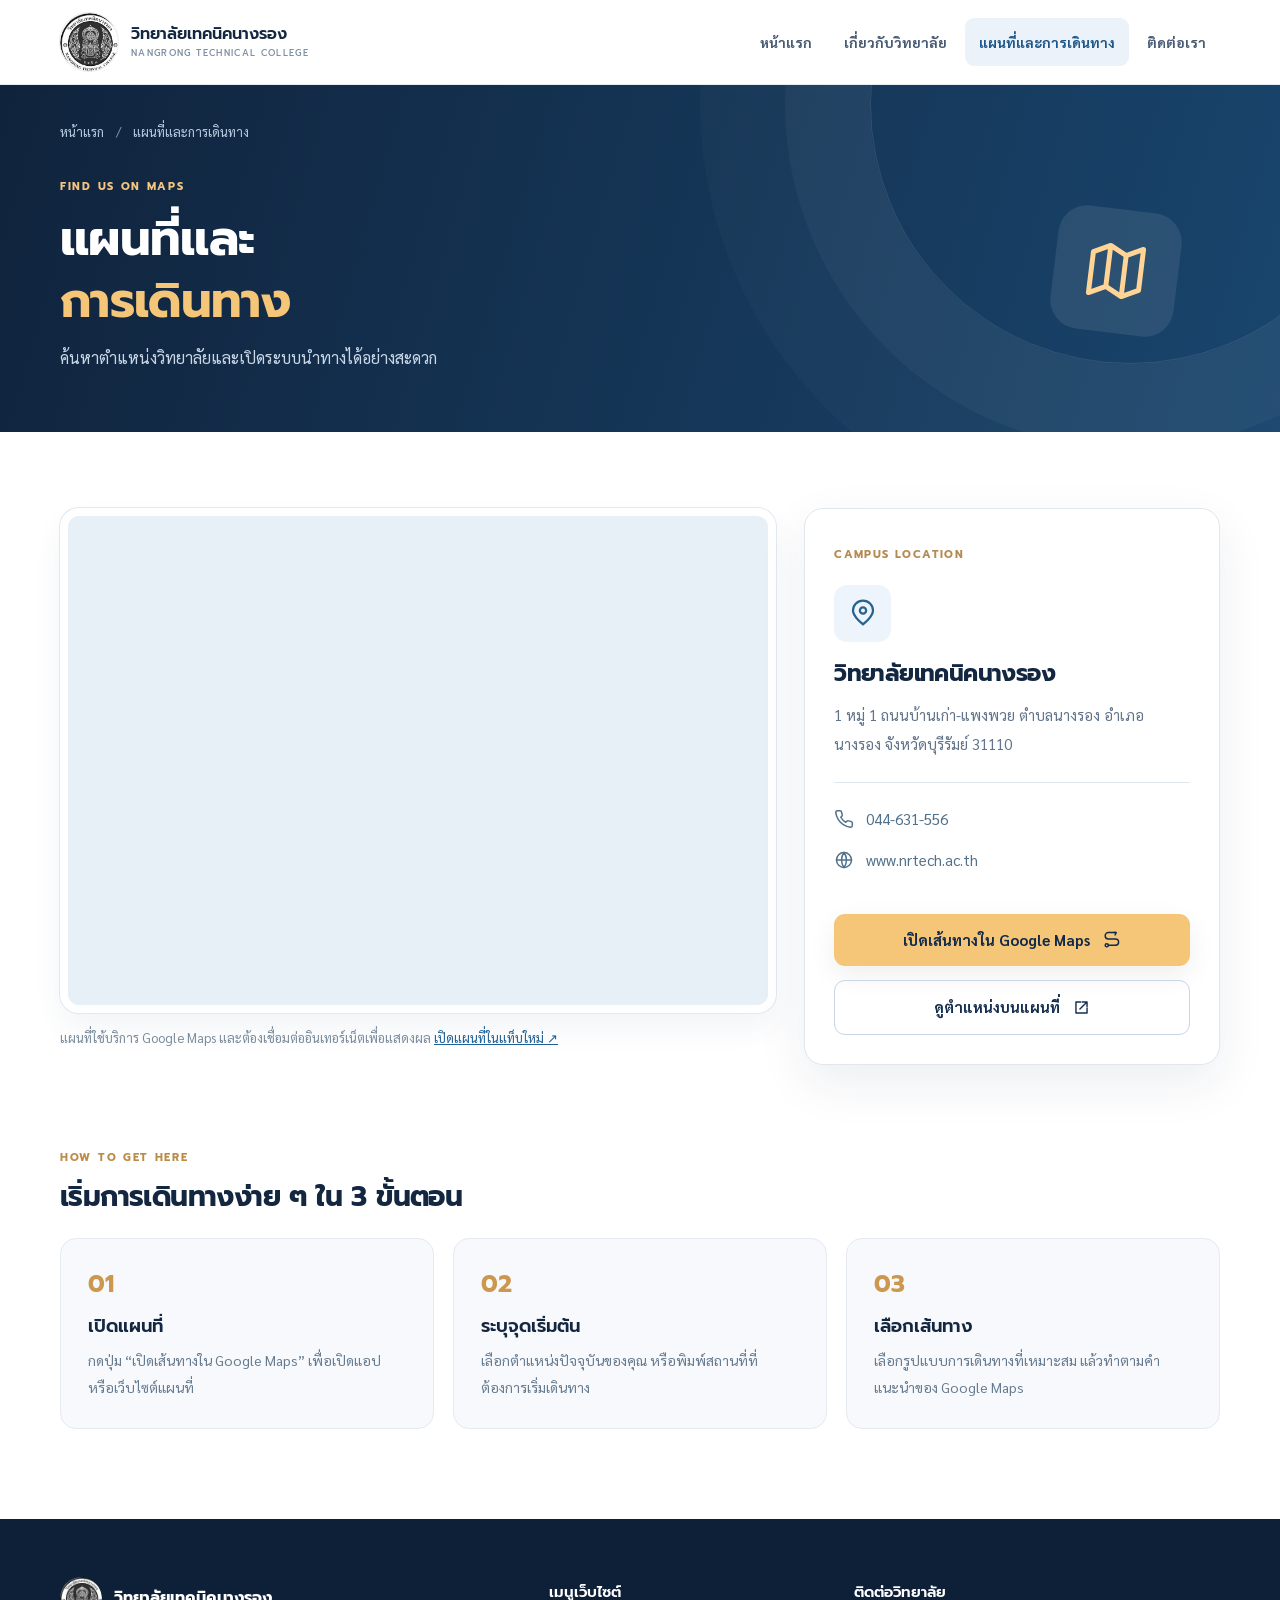
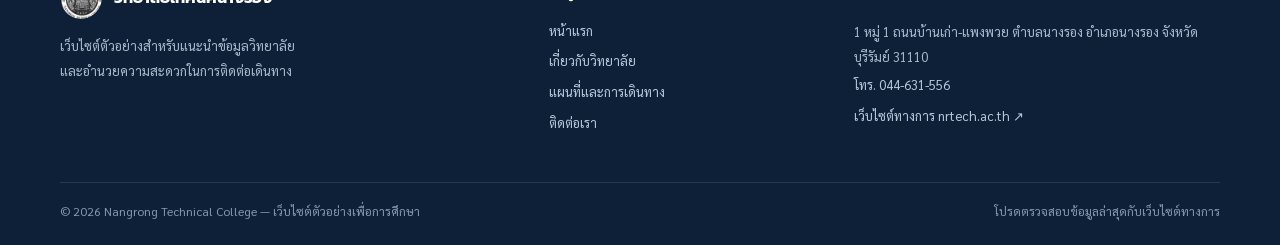
==== map.html @ 91a40e8b "Add files via upload" ====
<!DOCTYPE html>
<html lang="th"><head>
<meta charset="utf-8"><meta name="viewport" content="width=device-width,initial-scale=1">
<meta name="theme-color" content="#101e36"><meta name="description" content="แผนที่ที่ตั้งวิทยาลัยเทคนิคนางรอง พร้อมปุ่ม Google Maps สำหรับนำทาง">
<title>แผนที่และการเดินทาง | วิทยาลัยเทคนิคนางรอง</title>
<link rel="icon" href="favicon.svg" type="image/svg+xml">
<link rel="preconnect" href="https://fonts.googleapis.com"><link rel="preconnect" href="https://fonts.gstatic.com" crossorigin>
<link href="https://fonts.googleapis.com/css2?family=Prompt:wght@400;500;600;700;800&family=Sarabun:wght@400;500;600;700&display=swap" rel="stylesheet">
<link rel="stylesheet" href="style.css"><script src="script.js" defer></script>
</head><body><a class="skip-link" href="#main-content">ข้ามไปยังเนื้อหาหลัก</a><header class="site-header"><div class="container header-inner">
<a class="brand" href="index.html" aria-label="วิทยาลัยเทคนิคนางรอง กลับหน้าแรก">
<span class="brand-symbol brand-symbol-image" aria-hidden="true"><img src="images/college-logo.png" width="58" height="58" alt=""></span>
<span class="brand-name"><strong>วิทยาลัยเทคนิคนางรอง</strong><span>NANGRONG TECHNICAL COLLEGE</span></span></a>
<button class="menu-toggle" type="button" aria-label="เปิดเมนู" aria-expanded="false" aria-controls="main-nav"><svg width="24" height="24" viewBox="0 0 24 24" fill="none" stroke="currentColor" stroke-width="1.8" stroke-linecap="round" stroke-linejoin="round" aria-hidden="true"><path d="M4 7h16M4 12h16M4 17h16"/></svg></button>
<nav class="main-nav" id="main-nav" aria-label="เมนูหลัก"><a href="index.html" >หน้าแรก</a><a href="about.html" >เกี่ยวกับวิทยาลัย</a><a href="map.html" aria-current="page">แผนที่และการเดินทาง</a><a href="contact.html" >ติดต่อเรา</a></nav>
</div></header>
<main id="main-content"><section class="subhero"><div class="container"><div class="crumb"><a href="index.html">หน้าแรก</a><span>/</span>แผนที่และการเดินทาง</div><div class="subhero-line"><div><span class="section-kicker">FIND US ON MAPS</span><h1>แผนที่และ<span>การเดินทาง</span></h1><p>ค้นหาตำแหน่งวิทยาลัยและเปิดระบบนำทางได้อย่างสะดวก</p></div><div class="subhero-icon"><svg width="66" height="66" viewBox="0 0 24 24" fill="none" stroke="currentColor" stroke-width="1.8" stroke-linecap="round" stroke-linejoin="round" aria-hidden="true"><path d="m3 6 6-3 6 3 6-3v15l-6 3-6-3-6 3zM9 3v15M15 6v15"/></svg></div></div></div></section>
<section class="container content-section"><div class="map-layout"><div class="map-main"><div class="map-frame"><iframe title="แผนที่ที่ตั้งวิทยาลัยเทคนิคนางรอง" src="https://www.google.com/maps?q=%E0%B8%A7%E0%B8%B4%E0%B8%97%E0%B8%A2%E0%B8%B2%E0%B8%A5%E0%B8%B1%E0%B8%A2%E0%B9%80%E0%B8%97%E0%B8%84%E0%B8%99%E0%B8%B4%E0%B8%84%E0%B8%99%E0%B8%B2%E0%B8%87%E0%B8%A3%E0%B8%AD%E0%B8%87%201%20%E0%B8%AB%E0%B8%A1%E0%B8%B9%E0%B9%88%201%20%E0%B8%96%E0%B8%99%E0%B8%99%E0%B8%9A%E0%B9%89%E0%B8%B2%E0%B8%99%E0%B9%80%E0%B8%81%E0%B9%88%E0%B8%B2-%E0%B9%81%E0%B8%9E%E0%B8%87%E0%B8%9E%E0%B8%A7%E0%B8%A2%20%E0%B8%99%E0%B8%B2%E0%B8%87%E0%B8%A3%E0%B8%AD%E0%B8%87%20%E0%B8%9A%E0%B8%B8%E0%B8%A3%E0%B8%B5%E0%B8%A3%E0%B8%B1%E0%B8%A1%E0%B8%A2%E0%B9%8C&output=embed" loading="lazy" referrerpolicy="no-referrer-when-downgrade" allowfullscreen></iframe></div><p class="map-caption">แผนที่ใช้บริการ Google Maps และต้องเชื่อมต่ออินเทอร์เน็ตเพื่อแสดงผล <a href="https://www.google.com/maps/search/?api=1&query=%E0%B8%A7%E0%B8%B4%E0%B8%97%E0%B8%A2%E0%B8%B2%E0%B8%A5%E0%B8%B1%E0%B8%A2%E0%B9%80%E0%B8%97%E0%B8%84%E0%B8%99%E0%B8%B4%E0%B8%84%E0%B8%99%E0%B8%B2%E0%B8%87%E0%B8%A3%E0%B8%AD%E0%B8%87%201%20%E0%B8%AB%E0%B8%A1%E0%B8%B9%E0%B9%88%201%20%E0%B8%96%E0%B8%99%E0%B8%99%E0%B8%9A%E0%B9%89%E0%B8%B2%E0%B8%99%E0%B9%80%E0%B8%81%E0%B9%88%E0%B8%B2-%E0%B9%81%E0%B8%9E%E0%B8%87%E0%B8%9E%E0%B8%A7%E0%B8%A2%20%E0%B8%99%E0%B8%B2%E0%B8%87%E0%B8%A3%E0%B8%AD%E0%B8%87%20%E0%B8%9A%E0%B8%B8%E0%B8%A3%E0%B8%B5%E0%B8%A3%E0%B8%B1%E0%B8%A1%E0%B8%A2%E0%B9%8C" target="_blank" rel="noopener noreferrer">เปิดแผนที่ในแท็บใหม่ ↗</a></p></div>
<aside class="location-card"><span class="location-eyebrow">CAMPUS LOCATION</span><div class="location-title-icon"><svg width="30" height="30" viewBox="0 0 24 24" fill="none" stroke="currentColor" stroke-width="1.8" stroke-linecap="round" stroke-linejoin="round" aria-hidden="true"><path d="M20 10c0 5-8 11-8 11S4 15 4 10a8 8 0 1 1 16 0Z"/><circle cx="12" cy="10" r="2.5"/></svg></div><h2>วิทยาลัยเทคนิคนางรอง</h2><p class="location-address">1 หมู่ 1 ถนนบ้านเก่า-แพงพวย ตำบลนางรอง อำเภอนางรอง จังหวัดบุรีรัมย์ 31110</p><hr><div class="location-detail"><svg width="20" height="20" viewBox="0 0 24 24" fill="none" stroke="currentColor" stroke-width="1.8" stroke-linecap="round" stroke-linejoin="round" aria-hidden="true"><path d="M22 16.8v3a2 2 0 0 1-2.2 2 19.8 19.8 0 0 1-8.6-3.1 19.6 19.6 0 0 1-6-6 19.8 19.8 0 0 1-3.1-8.7A2 2 0 0 1 4.1 2h3a2 2 0 0 1 2 1.7c.13.97.37 1.93.7 2.84a2 2 0 0 1-.45 2.1L8.1 9.9a16 16 0 0 0 6 6l1.26-1.25a2 2 0 0 1 2.1-.44c.91.32 1.87.56 2.84.7A2 2 0 0 1 22 16.8Z"/></svg> <a href="tel:044631556">044-631-556</a></div><div class="location-detail"><svg width="20" height="20" viewBox="0 0 24 24" fill="none" stroke="currentColor" stroke-width="1.8" stroke-linecap="round" stroke-linejoin="round" aria-hidden="true"><circle cx="12" cy="12" r="9"/><path d="M3 12h18M12 3a15 15 0 0 1 0 18M12 3a15 15 0 0 0 0 18"/></svg> <a href="https://nrtech.ac.th/" target="_blank" rel="noopener noreferrer">www.nrtech.ac.th</a></div><a class="btn btn-gold btn-block" href="https://www.google.com/maps/dir/?api=1&destination=%E0%B8%A7%E0%B8%B4%E0%B8%97%E0%B8%A2%E0%B8%B2%E0%B8%A5%E0%B8%B1%E0%B8%A2%E0%B9%80%E0%B8%97%E0%B8%84%E0%B8%99%E0%B8%B4%E0%B8%84%E0%B8%99%E0%B8%B2%E0%B8%87%E0%B8%A3%E0%B8%AD%E0%B8%87%201%20%E0%B8%AB%E0%B8%A1%E0%B8%B9%E0%B9%88%201%20%E0%B8%96%E0%B8%99%E0%B8%99%E0%B8%9A%E0%B9%89%E0%B8%B2%E0%B8%99%E0%B9%80%E0%B8%81%E0%B9%88%E0%B8%B2-%E0%B9%81%E0%B8%9E%E0%B8%87%E0%B8%9E%E0%B8%A7%E0%B8%A2%20%E0%B8%99%E0%B8%B2%E0%B8%87%E0%B8%A3%E0%B8%AD%E0%B8%87%20%E0%B8%9A%E0%B8%B8%E0%B8%A3%E0%B8%B5%E0%B8%A3%E0%B8%B1%E0%B8%A1%E0%B8%A2%E0%B9%8C&travelmode=driving" target="_blank" rel="noopener noreferrer"><span>เปิดเส้นทางใน Google Maps</span><svg width="19" height="19" viewBox="0 0 24 24" fill="none" stroke="currentColor" stroke-width="1.8" stroke-linecap="round" stroke-linejoin="round" aria-hidden="true"><circle cx="6" cy="18" r="2"/><path d="M8 18h9a4 4 0 0 0 0-8h-9a4 4 0 0 1 0-8h9"/><path d="m15 2 3 0-1.5 3"/></svg></a><a class="btn btn-outline btn-block" href="https://www.google.com/maps/search/?api=1&query=%E0%B8%A7%E0%B8%B4%E0%B8%97%E0%B8%A2%E0%B8%B2%E0%B8%A5%E0%B8%B1%E0%B8%A2%E0%B9%80%E0%B8%97%E0%B8%84%E0%B8%99%E0%B8%B4%E0%B8%84%E0%B8%99%E0%B8%B2%E0%B8%87%E0%B8%A3%E0%B8%AD%E0%B8%87%201%20%E0%B8%AB%E0%B8%A1%E0%B8%B9%E0%B9%88%201%20%E0%B8%96%E0%B8%99%E0%B8%99%E0%B8%9A%E0%B9%89%E0%B8%B2%E0%B8%99%E0%B9%80%E0%B8%81%E0%B9%88%E0%B8%B2-%E0%B9%81%E0%B8%9E%E0%B8%87%E0%B8%9E%E0%B8%A7%E0%B8%A2%20%E0%B8%99%E0%B8%B2%E0%B8%87%E0%B8%A3%E0%B8%AD%E0%B8%87%20%E0%B8%9A%E0%B8%B8%E0%B8%A3%E0%B8%B5%E0%B8%A3%E0%B8%B1%E0%B8%A1%E0%B8%A2%E0%B9%8C" target="_blank" rel="noopener noreferrer"><span>ดูตำแหน่งบนแผนที่</span><svg width="19" height="19" viewBox="0 0 24 24" fill="none" stroke="currentColor" stroke-width="1.8" stroke-linecap="round" stroke-linejoin="round" aria-hidden="true"><path d="M13 5h6v6M19 5l-9 9M19 13v6H5V5h6"/></svg></a></aside></div>
<div class="steps-header"><div><span class="section-kicker">HOW TO GET HERE</span><h2>เริ่มการเดินทางง่าย ๆ ใน 3 ขั้นตอน</h2></div></div><div class="steps-grid"><div class="step-card"><span>01</span><h3>เปิดแผนที่</h3><p>กดปุ่ม “เปิดเส้นทางใน Google Maps” เพื่อเปิดแอปหรือเว็บไซต์แผนที่</p></div><div class="step-card"><span>02</span><h3>ระบุจุดเริ่มต้น</h3><p>เลือกตำแหน่งปัจจุบันของคุณ หรือพิมพ์สถานที่ที่ต้องการเริ่มเดินทาง</p></div><div class="step-card"><span>03</span><h3>เลือกเส้นทาง</h3><p>เลือกรูปแบบการเดินทางที่เหมาะสม แล้วทำตามคำแนะนำของ Google Maps</p></div></div></section></main><footer class="site-footer"><div class="container footer-grid">
<div><div class="footer-brand"><span class="footer-mark footer-mark-image"><img src="images/college-logo.png" alt="" width="42" height="42"></span><strong>วิทยาลัยเทคนิคนางรอง</strong></div><p>เว็บไซต์ตัวอย่างสำหรับแนะนำข้อมูลวิทยาลัย<br>และอำนวยความสะดวกในการติดต่อเดินทาง</p></div>
<div><strong class="footer-title">เมนูเว็บไซต์</strong><div class="footer-links"><a href="index.html">หน้าแรก</a><a href="about.html">เกี่ยวกับวิทยาลัย</a><a href="map.html">แผนที่และการเดินทาง</a><a href="contact.html">ติดต่อเรา</a></div></div>
<div><strong class="footer-title">ติดต่อวิทยาลัย</strong><p>1 หมู่ 1 ถนนบ้านเก่า-แพงพวย ตำบลนางรอง อำเภอนางรอง จังหวัดบุรีรัมย์ 31110</p><a href="tel:044631556">โทร. 044-631-556</a><br><a href="https://nrtech.ac.th/" target="_blank" rel="noopener noreferrer">เว็บไซต์ทางการ nrtech.ac.th ↗</a></div>
</div><div class="container footer-bottom"><span>© <span id="year">2026</span> Nangrong Technical College — เว็บไซต์ตัวอย่างเพื่อการศึกษา</span><span>โปรดตรวจสอบข้อมูลล่าสุดกับเว็บไซต์ทางการ</span></div></footer></body></html>
---- style.css ----
/* Nangrong Technical College — responsive static website */
:root{--ink:#142740;--deep:#101e36;--navy:#142e50;--blue:#225b8e;--muted:#60718a;--line:#e0e7ef;--gold:#f6c678;--pale:#f5f8fc;--white:#fff;--shadow:0 18px 50px rgba(17,44,79,.08);--radius:20px}
*,*::before,*::after{box-sizing:border-box}
html{scroll-behavior:smooth}
body{margin:0;background:#fff;color:var(--ink);font-family:'Sarabun',Tahoma,sans-serif;font-size:16px;line-height:1.75;overflow-x:hidden}
a{color:inherit;text-decoration:none}
button{font:inherit}
svg{flex-shrink:0}
.container{width:min(1160px,calc(100% - 48px));margin-inline:auto}
.skip-link{position:absolute;top:-70px;left:12px;z-index:99;background:#fff;color:#122a4b;padding:10px 18px;border-radius:6px}.skip-link:focus{top:8px}
:focus-visible{outline:3px solid #ffae39;outline-offset:3px}
.site-header{background:#fff;position:relative;z-index:10;box-shadow:0 1px 0 #e6ebf2}.header-inner{display:flex;align-items:center;justify-content:space-between;min-height:84px;gap:28px}
.brand{display:flex;align-items:center;gap:13px;min-width:0}.brand-symbol{height:49px;width:49px;position:relative;display:grid;place-items:center;background:var(--navy);color:var(--gold);border-radius:13px;font-family:'Prompt',sans-serif;font-size:26px;font-weight:700;line-height:1}.brand-symbol small{font-size:12px;position:absolute;right:8px;bottom:8px;font-weight:600}.brand-name{display:flex;flex-direction:column;gap:1px}.brand-name strong{font-family:'Prompt',sans-serif;font-size:16px;line-height:1.35;font-weight:600;white-space:nowrap}.brand-name span{font:500 9px/1.4 'Prompt',sans-serif;letter-spacing:1.35px;color:#8090a4}.main-nav{display:flex;align-items:center;gap:4px}.main-nav a{font-weight:700;font-size:14px;padding:12px 14px;border-radius:9px;color:#475a73;white-space:nowrap;transition:color .2s,background .2s}.main-nav a:hover{background:#f0f5fb;color:var(--navy)}.main-nav a[aria-current=page]{background:#ebf2fa;color:#1e5687}.menu-toggle{display:none;align-items:center;justify-content:center;border:1px solid var(--line);background:#fff;border-radius:10px;width:44px;height:44px;color:var(--navy);cursor:pointer}
.hero{background:radial-gradient(ellipse at 78% 30%,#245277 0,transparent 40%),linear-gradient(117deg,#0c1b32 0%,#102c4c 70%,#153d61 100%);color:#fff;position:relative;overflow:hidden}.hero:before{content:'';position:absolute;inset:0;opacity:.16;background-image:linear-gradient(#fff 1px,transparent 1px),linear-gradient(90deg,#fff 1px,transparent 1px);background-size:72px 72px;mask-image:linear-gradient(90deg,transparent,#000)}.hero-inner{display:grid;grid-template-columns:1fr 1.02fr;gap:50px;min-height:590px;align-items:center;padding-top:65px;padding-bottom:71px;position:relative}.hero-copy{position:relative;z-index:2}.eyebrow{font-size:13px;letter-spacing:.35px;color:#e8eff9;font-weight:700;display:flex;align-items:center;gap:10px}.eyebrow-dot{width:9px;height:9px;border-radius:100%;background:var(--gold);box-shadow:0 0 0 5px #f6c67824}.hero h1{font-family:'Prompt',sans-serif;font-weight:700;letter-spacing:-1.7px;line-height:1.22;font-size:clamp(48px,5vw,74px);margin:26px 0 4px}.hero h1 span{color:var(--gold)}.hero-en{color:#afc4dc;font-family:'Prompt',sans-serif;font-size:12px;font-weight:600;letter-spacing:3px;margin:15px 0 23px}.hero-description{font-size:17px;color:#d8e3f0;line-height:1.95;max-width:530px;margin:0}.hero-actions{display:flex;gap:12px;flex-wrap:wrap;margin-top:32px}.btn{display:inline-flex;gap:12px;justify-content:center;align-items:center;padding:13px 20px;border-radius:11px;font-family:'Sarabun',sans-serif;font-weight:700;font-size:15px;transition:transform .2s,box-shadow .2s,background .2s;white-space:nowrap}.btn:hover{transform:translateY(-2px)}.btn-gold{background:var(--gold);color:#102a4b;box-shadow:0 9px 28px #0001}.btn-gold:hover{background:#ffd58f}.btn-ghost{border:1px solid #8eaccd80;color:#fff;background:#ffffff0b}.btn-ghost:hover{background:#fff2}.btn-primary{background:#1d5181;color:#fff}.btn-primary:hover{background:#153d63;box-shadow:0 10px 26px #1f548030}.btn-light{background:#fff;color:#1d446b}.btn-outline{color:var(--navy);border:1px solid #c9d6e5;background:transparent}.btn-outline:hover{background:#eef4fa}.btn-block{width:100%;margin-top:14px}.hero-meta{display:flex;align-items:center;gap:9px;font-size:13px;color:#b8cce0;margin-top:31px}
.hero-visual{position:relative;min-width:0}.visual-pattern{position:absolute;width:530px;height:530px;left:5%;top:-45px;border:1px solid #ffffff13;border-radius:50%;pointer-events:none}.visual-pattern:after{content:'';position:absolute;inset:55px;border:1px solid #ffffff13;border-radius:50%}.campus-panel{background:linear-gradient(155deg,#b8d8ef,#dce8f5 48%,#91bad8);height:425px;border-radius:23px;position:relative;overflow:hidden;box-shadow:0 30px 80px #0004;transform:rotate(2deg)}.campus-panel:after{content:'';position:absolute;inset:0;border:1px solid #fff5;border-radius:23px;pointer-events:none}.building-art{position:absolute;bottom:-8px;left:-4%;width:109%;height:100%;transform:rotate(-2deg)}.campus-chip{position:absolute;z-index:2;left:24px;top:23px;display:flex;align-items:center;gap:8px;background:#fff;box-shadow:0 9px 30px #173d621c;color:var(--navy);font:700 10px 'Prompt',sans-serif;letter-spacing:1.2px;padding:10px 14px;border-radius:99px}.chip-status{width:7px;height:7px;border-radius:50%;background:#38b58e}.floating-label{position:absolute;z-index:2;bottom:20px;right:18px;display:flex;align-items:center;gap:12px;background:#fff;box-shadow:0 12px 40px #142d5840;border-radius:13px;padding:13px 16px;color:#1e3755;transform:rotate(-2deg)}.floating-icon{display:grid;place-items:center;background:#edf5fb;width:43px;height:43px;border-radius:11px;color:#245e8c}.floating-label strong{font-size:14px;display:block;line-height:1.45}.floating-label span{font-size:12px;color:#7890a5}.hero-side-note{position:absolute;right:-27px;bottom:-37px;color:#ffffff67;letter-spacing:3px;font:600 10px 'Prompt',sans-serif}
.section-gap{padding:94px 0 80px}.section-heading{display:flex;justify-content:space-between;align-items:end;gap:24px;margin-bottom:31px}.section-kicker{font-family:'Prompt',sans-serif;font-weight:700;color:#bc8b47;letter-spacing:1.7px;font-size:11px;display:inline-block}.section-heading h2,.content-section h2{font-family:'Prompt',sans-serif;font-weight:650;color:var(--ink);letter-spacing:-.6px;font-size:clamp(26px,3vw,35px);line-height:1.35;margin:10px 0}.section-heading p,.contact-intro p{color:var(--muted);margin:7px 0 0}.section-count{font-family:'Prompt',sans-serif;color:#d8e3ed;line-height:1;font-size:57px;font-weight:700;display:flex;flex-direction:column;align-items:end}.section-count small{font-size:12px;font-family:'Sarabun';color:#7b8c9d;font-weight:700;margin-top:5px}.feature-grid{display:grid;grid-template-columns:repeat(3,minmax(0,1fr));gap:22px}.feature-card{min-height:306px;border:1px solid #e4eaf1;border-radius:18px;background:white;padding:27px;display:flex;flex-direction:column;box-shadow:0 10px 30px #12284409;transition:border .2s,box-shadow .2s,transform .2s}.feature-card:hover{transform:translateY(-6px);border-color:#ccddee;box-shadow:var(--shadow)}.feature-top{display:flex;align-items:start;justify-content:space-between}.feature-icon{width:65px;height:65px;border-radius:17px;display:grid;place-items:center}.icon-blue{background:#edf4fb;color:#245d8e}.icon-orange{background:#fff3e5;color:#c58c37}.icon-green{background:#eaf6f3;color:#27947f}.feature-no{font:600 13px 'Prompt';color:#c4d0dd}.feature-card h3{font:600 20px/1.5 'Prompt',sans-serif;margin:22px 0 9px;color:#192f48}.feature-card p{font-size:14px;color:#6c7e90;line-height:1.9;margin:0 0 18px}.feature-more{margin-top:auto;color:#1d598b;font-weight:700;font-size:14px;display:flex;align-items:center;justify-content:space-between;padding-top:18px;border-top:1px solid #e9edf3}.feature-more span{display:grid;place-items:center;width:31px;height:31px;border-radius:50%;background:#eff5fa}.lower-cta{margin-bottom:89px;background:linear-gradient(103deg,#163453,#1c527f);border-radius:19px;min-height:205px;padding:35px 44px;display:flex;align-items:center;justify-content:space-between;gap:30px;color:#fff}.lower-cta .section-kicker{color:#f4cb88}.lower-cta h2{margin:7px 0;font:600 25px/1.45 'Prompt',sans-serif}.lower-cta p{margin:0;color:#cfdfed;font-size:14px}.lower-cta .btn{flex-shrink:0}
.site-footer{background:#0e2038;color:#c7d4e3;padding-top:58px}.footer-grid{display:grid;grid-template-columns:1.2fr .7fr 1fr;gap:50px;padding-bottom:47px}.footer-brand{display:flex;align-items:center;gap:12px;font:600 16px 'Prompt';color:#fff}.footer-mark{font:700 14px 'Prompt';background:var(--gold);color:#132c4b;padding:11px;border-radius:10px}.site-footer p{font-size:13px;color:#a9bacb;margin:14px 0 0;line-height:1.95}.footer-title{color:#fff;font:600 15px 'Prompt'}.footer-links{display:flex;flex-direction:column;gap:8px;margin-top:15px}.site-footer a{font-size:13px;color:#b8c9db}.site-footer a:hover{text-decoration:underline;color:#fff}.footer-grid>div:last-child a{line-height:2.4}.footer-bottom{border-top:1px solid #ffffff1c;display:flex;justify-content:space-between;gap:12px;padding:18px 0 23px;color:#8599b0;font-size:12px}
.subhero{background:linear-gradient(106deg,#10233c,#19456d);color:#fff;padding:37px 0 60px;overflow:hidden;position:relative}.subhero:after{content:'';position:absolute;right:-110px;top:-240px;width:520px;height:520px;border-radius:50%;border:1px solid #ffffff1c;box-shadow:0 0 0 85px #ffffff09,0 0 0 170px #ffffff05}.crumb{display:flex;align-items:center;gap:12px;color:#b9cce0;font-size:13px;position:relative;z-index:1}.crumb a:hover{color:#fff;text-decoration:underline}.crumb span{color:#7794b1}.subhero-line{position:relative;z-index:1;display:flex;justify-content:space-between;align-items:center;gap:18px;margin-top:26px}.subhero .section-kicker{color:#f5c680}.subhero h1{font:650 clamp(32px,4vw,48px)/1.3 'Prompt',sans-serif;letter-spacing:-.7px;margin:10px 0 11px}.subhero h1 span{color:var(--gold);display:block}.subhero p{color:#cad8e8;margin:0}.subhero-icon{width:124px;height:124px;border-radius:29px;display:grid;place-items:center;background:#ffffff16;color:#ffd494;transform:rotate(7deg);margin-right:42px}.content-section{padding:76px 0 90px}.intro-grid{display:grid;grid-template-columns:1fr .9fr;align-items:center;gap:65px}.intro-copy h2{font:650 clamp(27px,3vw,39px)/1.38 'Prompt';margin:12px 0 21px}.intro-copy p{color:#52667d;font-size:16px;line-height:2;margin:0 0 16px}.text-link{display:inline-flex;align-items:center;gap:9px;color:#245b8b;font-weight:700;padding:10px 0;border-bottom:1px solid #a7bfd6}.text-link:hover{color:#173e60}.quote-panel{background:#f0f5fb;border-radius:21px;padding:44px 39px;position:relative;min-height:318px;display:flex;flex-direction:column;justify-content:center;overflow:hidden}.quote-symbol{font:700 90px Georgia,serif;color:#bbd2e6;height:55px;line-height:1}.quote-panel p{position:relative;z-index:1;font:500 19px/1.9 'Sarabun';margin:10px 0 19px;color:#244563}.quote-panel span{font-size:12px;color:#8495a9}.quote-pattern{position:absolute;width:220px;height:220px;border:34px solid #dfeaf5;border-radius:50%;right:-85px;bottom:-95px}.departments-heading{margin-top:78px}.department-grid{display:grid;grid-template-columns:repeat(3,minmax(0,1fr));gap:19px}.dept-card{background:#fff;border:1px solid var(--line);border-radius:18px;padding:29px;min-height:245px}.dept-icon{width:56px;height:56px;border-radius:15px;display:grid;place-items:center;background:#e9f1f9;color:#276491}.dept-icon-orange{background:#fff3e4;color:#c48d3e}.dept-icon-green{background:#eaf5ef;color:#3c8d72}.dept-card h3{font:600 19px 'Prompt';margin:20px 0 17px}.tag-list{display:flex;flex-wrap:wrap;gap:8px}.tag-list span{background:#f4f7fa;border:1px solid #e7edf3;border-radius:99px;padding:5px 12px;font-size:13px;color:#546a81}.info-strip{margin-top:32px;border-radius:16px;padding:24px 28px;background:#f0f5fa;display:flex;justify-content:space-between;gap:25px;align-items:center}.info-strip>div{display:flex;align-items:center;gap:14px}.info-strip-icon{display:grid;place-items:center;width:52px;height:52px;background:#e0eaf5;color:#285d87;border-radius:12px}.info-strip strong{display:block;font:600 15px 'Prompt'}.info-strip p{margin:2px 0 0;color:#63778a;font-size:14px}
.map-layout{display:grid;grid-template-columns:minmax(0,1.55fr) minmax(320px,.9fr);gap:28px;align-items:start}.map-main{min-width:0}.map-frame{height:505px;background:#e7eff7;border:8px solid #fff;border-radius:19px;box-shadow:0 0 0 1px #e1e8f1,0 15px 30px #1e3c630f;overflow:hidden}.map-frame iframe{width:100%;height:100%;border:0}.map-caption{font-size:13px;color:#7a8b9d;margin:14px 0}.map-caption a{color:#1f6096;text-decoration:underline}.location-card{padding:29px;background:#fff;border:1px solid var(--line);border-radius:19px;box-shadow:var(--shadow)}.location-eyebrow{font:700 11px 'Prompt';letter-spacing:1.4px;color:#b68b53}.location-title-icon{display:grid;place-items:center;width:57px;height:57px;border-radius:13px;background:#edf4fb;color:#286390;margin-top:19px}.location-card h2{font:650 23px/1.5 'Prompt';margin:15px 0 9px}.location-address{color:#61748b;font-size:15px;line-height:1.95;margin:0}.location-card hr{border:0;border-top:1px solid var(--line);margin:23px 0}.location-detail{display:flex;align-items:center;gap:12px;margin:15px 0;color:#50718b;font-size:15px}.location-detail a:hover{text-decoration:underline}.location-card .btn-block:first-of-type{margin-top:26px}.steps-header{margin-top:76px}.steps-header h2{font-size:28px;margin-top:9px}.steps-grid{display:grid;grid-template-columns:repeat(3,minmax(0,1fr));gap:19px;margin-top:23px}.step-card{background:#f7f9fc;border:1px solid #e5eaf1;border-radius:16px;padding:27px}.step-card span{font:650 24px 'Prompt';color:#cc974e}.step-card h3{font:600 18px 'Prompt';margin:10px 0 7px}.step-card p{font-size:14px;color:#667b8f;line-height:1.9;margin:0}
.contact-intro{margin-bottom:27px}.contact-intro h2{font-size:32px}.contact-grid{display:grid;grid-template-columns:repeat(3,minmax(0,1fr));gap:20px}.contact-card{border:1px solid var(--line);border-radius:18px;padding:28px;min-height:300px;display:flex;flex-direction:column;box-shadow:0 8px 26px #1c3b5f06}.contact-icon{height:61px;width:61px;border-radius:16px;display:grid;place-items:center}.contact-icon.blue{background:#edf4fb;color:#2a628f}.contact-icon.orange{background:#fff3e7;color:#bc8335}.contact-icon.green{background:#eaf7f2;color:#2b9276}.contact-card h3{font:600 20px 'Prompt';margin:21px 0 9px}.contact-card p{margin:0 0 22px;color:#64778d;line-height:1.9}.contact-card .large-contact{color:#1a5181;font:600 20px 'Prompt',sans-serif;overflow-wrap:anywhere}.contact-action{display:flex;gap:10px;align-items:center;margin-top:auto;border-top:1px solid var(--line);padding-top:18px;color:#1d5785;font-weight:700;font-size:14px}.contact-action:hover{text-decoration:underline}.contact-bottom{display:flex;align-items:center;gap:19px;background:#f1f6fb;border-radius:18px;padding:30px 32px;margin-top:35px}.contact-bottom-icon{background:#e1edf6;display:grid;place-items:center;flex-shrink:0;height:61px;width:61px;border-radius:14px;color:#28618c}.contact-bottom strong{font:600 19px 'Prompt'}.contact-bottom p{font-size:14px;color:#6c7c8d;margin:4px 0 0}.contact-bottom .btn{margin-left:auto}.data-note{font-size:12px;color:#78889a;margin-top:28px}
@media(max-width:1050px){.main-nav a{padding:10px;font-size:13px}.brand-name strong{font-size:14px}.brand-name span{font-size:8px}.hero-inner{gap:29px}.hero h1{font-size:clamp(44px,5.5vw,62px)}.campus-panel{height:380px}.feature-card{padding:23px}.intro-grid{gap:33px}.map-layout{grid-template-columns:1.3fr 1fr}}
@media(max-width:820px){.header-inner{min-height:77px}.menu-toggle{display:flex;margin-left:auto}.main-nav{display:none;position:absolute;top:calc(100% - 1px);left:0;right:0;background:white;flex-direction:column;align-items:stretch;padding:14px max(24px,calc((100% - 1160px)/2));border-top:1px solid var(--line);box-shadow:0 15px 25px #1535571a}.main-nav.is-open{display:flex}.main-nav a{font-size:15px;padding:12px 15px}.hero-inner{grid-template-columns:1fr;gap:35px;padding-top:63px;padding-bottom:60px}.hero-copy{max-width:680px}.hero h1{font-size:58px}.hero-visual{max-width:630px;width:100%;margin:auto}.campus-panel{height:400px}.feature-grid,.department-grid,.contact-grid{grid-template-columns:1fr 1fr}.feature-card:last-child,.department-grid>.dept-card:last-child,.contact-card:last-child{grid-column:1/-1}.intro-grid{grid-template-columns:1fr}.quote-panel{min-height:230px}.map-layout{grid-template-columns:1fr}.map-frame{height:450px}.steps-grid{grid-template-columns:1fr 1fr}.steps-grid>.step-card:last-child{grid-column:1/-1}.footer-grid{grid-template-columns:1fr 1fr;gap:35px}.footer-grid>div:last-child{grid-column:1/-1}.footer-bottom{flex-direction:column}.contact-bottom{flex-wrap:wrap}.contact-bottom .btn{margin-left:80px}}
@media(max-width:560px){.container{width:min(100% - 32px,1160px)}.header-inner{min-height:72px}.brand-symbol{width:43px;height:43px}.brand-name strong{font-size:13px}.brand-name span{font-size:7px;letter-spacing:.8px}.hero-inner{padding-top:50px;padding-bottom:55px}.hero h1{font-size:clamp(44px,11vw,58px);letter-spacing:-1px}.hero-description{font-size:15px}.hero-en{font-size:10px;letter-spacing:2px}.campus-panel{height:295px;border-radius:16px}.campus-chip{top:14px;left:12px;padding:8px 10px}.floating-label{padding:9px 12px;bottom:10px;right:10px}.floating-label strong{font-size:12px}.floating-label span{font-size:10px}.floating-icon{width:35px;height:35px}.section-gap{padding:64px 0}.section-heading{align-items:start}.section-count{font-size:39px}.section-count small{font-size:10px}.section-heading h2,.content-section h2{font-size:27px}.feature-grid,.department-grid,.contact-grid,.steps-grid{grid-template-columns:1fr}.feature-card:last-child,.department-grid>.dept-card:last-child,.contact-card:last-child,.steps-grid>.step-card:last-child{grid-column:auto}.feature-card{min-height:274px}.lower-cta{padding:29px 25px;margin-bottom:62px;flex-direction:column;align-items:start;gap:20px}.lower-cta h2{font-size:22px}.site-footer{padding-top:43px}.footer-grid{grid-template-columns:1fr;gap:27px}.footer-grid>div:last-child{grid-column:auto}.subhero{padding:25px 0 46px}.subhero-line{margin-top:23px}.subhero h1{font-size:35px}.subhero-icon{display:none}.content-section{padding:55px 0 66px}.intro-copy h2{font-size:30px}.intro-copy p{font-size:15px}.quote-panel{padding:34px 25px}.quote-panel p{font-size:17px}.departments-heading{margin-top:60px}.info-strip{align-items:stretch;flex-direction:column;padding:23px}.info-strip>div{align-items:start}.info-strip .btn{width:100%}.map-frame{height:350px}.location-card{padding:24px}.steps-header{margin-top:58px}.steps-header h2{font-size:26px}.contact-intro h2{font-size:27px}.contact-card{min-height:260px}.contact-bottom{flex-direction:column;align-items:start;padding:27px}.contact-bottom .btn{margin-left:0;width:100%}.footer-bottom{line-height:1.8}}
@media(prefers-reduced-motion:reduce){html{scroll-behavior:auto}*,*::before,*::after{transition:none!important}}


/* Photographs supplied for the Nangrong Technical College website */
.brand-symbol-image{background:#fff;border-radius:50%;width:58px;height:58px;display:grid;place-items:center;overflow:hidden;flex-shrink:0;box-shadow:0 0 0 1px #e9edf2}
.brand-symbol-image img{display:block;width:100%;height:100%;object-fit:contain}
.footer-mark-image{display:grid;place-items:center;padding:0!important;background:transparent!important;border-radius:50%;height:42px;width:42px;overflow:hidden}
.footer-mark-image img{width:100%;height:100%;object-fit:contain;display:block}
.building-photo{position:absolute;inset:0;width:100%;height:100%;object-fit:cover;object-position:center center;display:block}
.campus-panel:has(.building-photo){background:#cad6e2}
.campus-panel:has(.building-photo) .campus-chip{background:rgba(255,255,255,.95)}
.college-update{margin-top:8px;margin-bottom:90px;display:grid;grid-template-columns:minmax(0,.88fr) minmax(0,1fr);align-items:center;gap:65px;background:linear-gradient(110deg,#f4f7fb,#fbfcfe);border:1px solid #e7eef5;border-radius:25px;padding:30px 56px 30px 30px}
.college-update-image{overflow:hidden;border-radius:17px;background:#f2f4f7;box-shadow:0 16px 38px rgba(22,53,86,.12)}
.college-update-image img{display:block;width:100%;height:auto;aspect-ratio:1;object-fit:contain}
.college-update-copy h2{font:650 clamp(27px,3.1vw,41px)/1.35 'Prompt',sans-serif;color:#183957;margin:13px 0 17px}
.college-update-copy p{color:#5b7086;line-height:1.9;margin:0 0 24px;font-size:16px}
.about-campus-photo{margin:0;background:#eef3f8;padding:11px 11px 0;border-radius:20px;overflow:hidden;box-shadow:0 16px 45px rgba(20,51,84,.09)}
.about-campus-photo img{display:block;width:100%;height:auto;aspect-ratio:678/452;object-fit:cover;border-radius:13px}
.about-campus-photo figcaption{font:600 13px 'Sarabun',sans-serif;padding:13px 8px;color:#5c7186;text-align:center}
@media(max-width:820px){.college-update{gap:28px;padding:24px 29px 24px 24px}.college-update-copy h2{font-size:27px}.brand-symbol-image{height:52px;width:52px}}
@media(max-width:640px){.college-update{grid-template-columns:1fr;gap:25px;margin-top:0;margin-bottom:58px;padding:16px 16px 25px}.college-update-copy{padding:0 9px}.college-update-copy h2{font-size:27px}.college-update-copy p{font-size:15px}.college-update-copy .btn{width:100%;white-space:normal;text-align:center}.brand-symbol-image{width:44px;height:44px}.about-campus-photo figcaption{font-size:12px}}
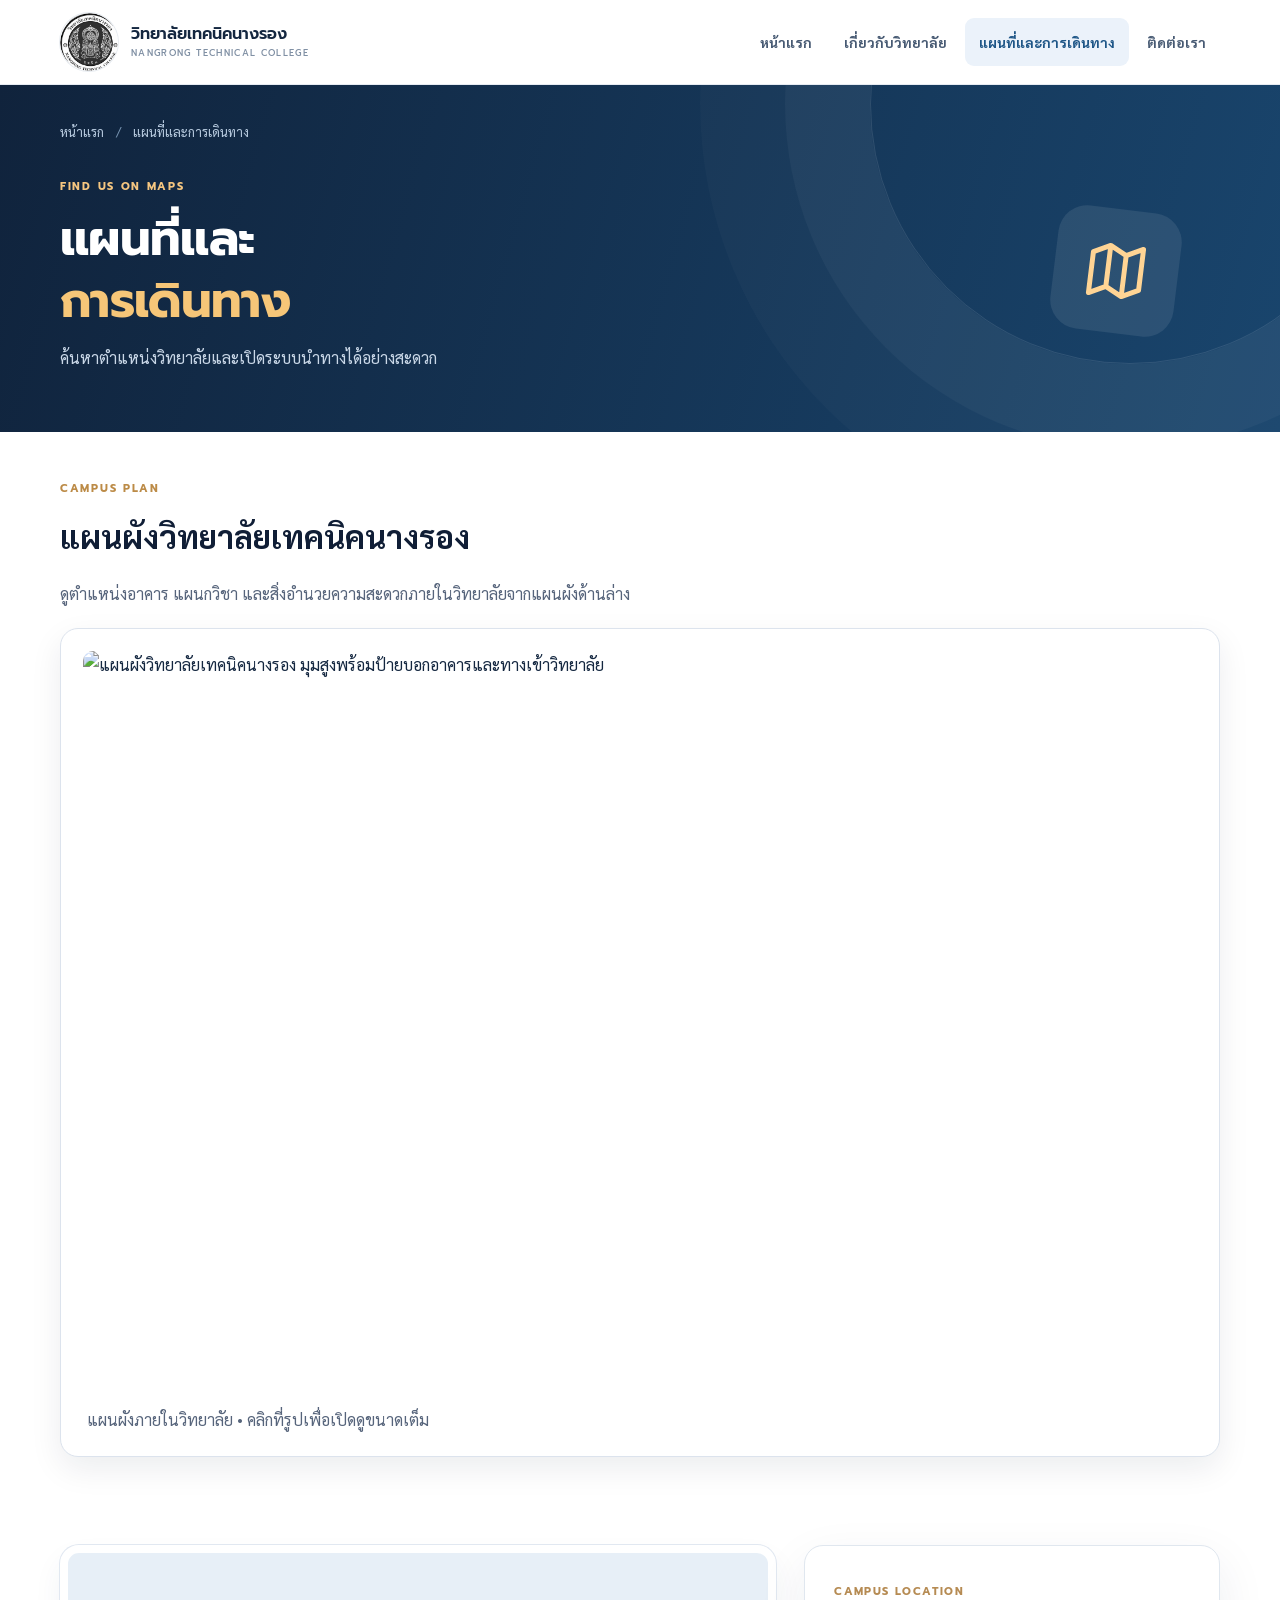
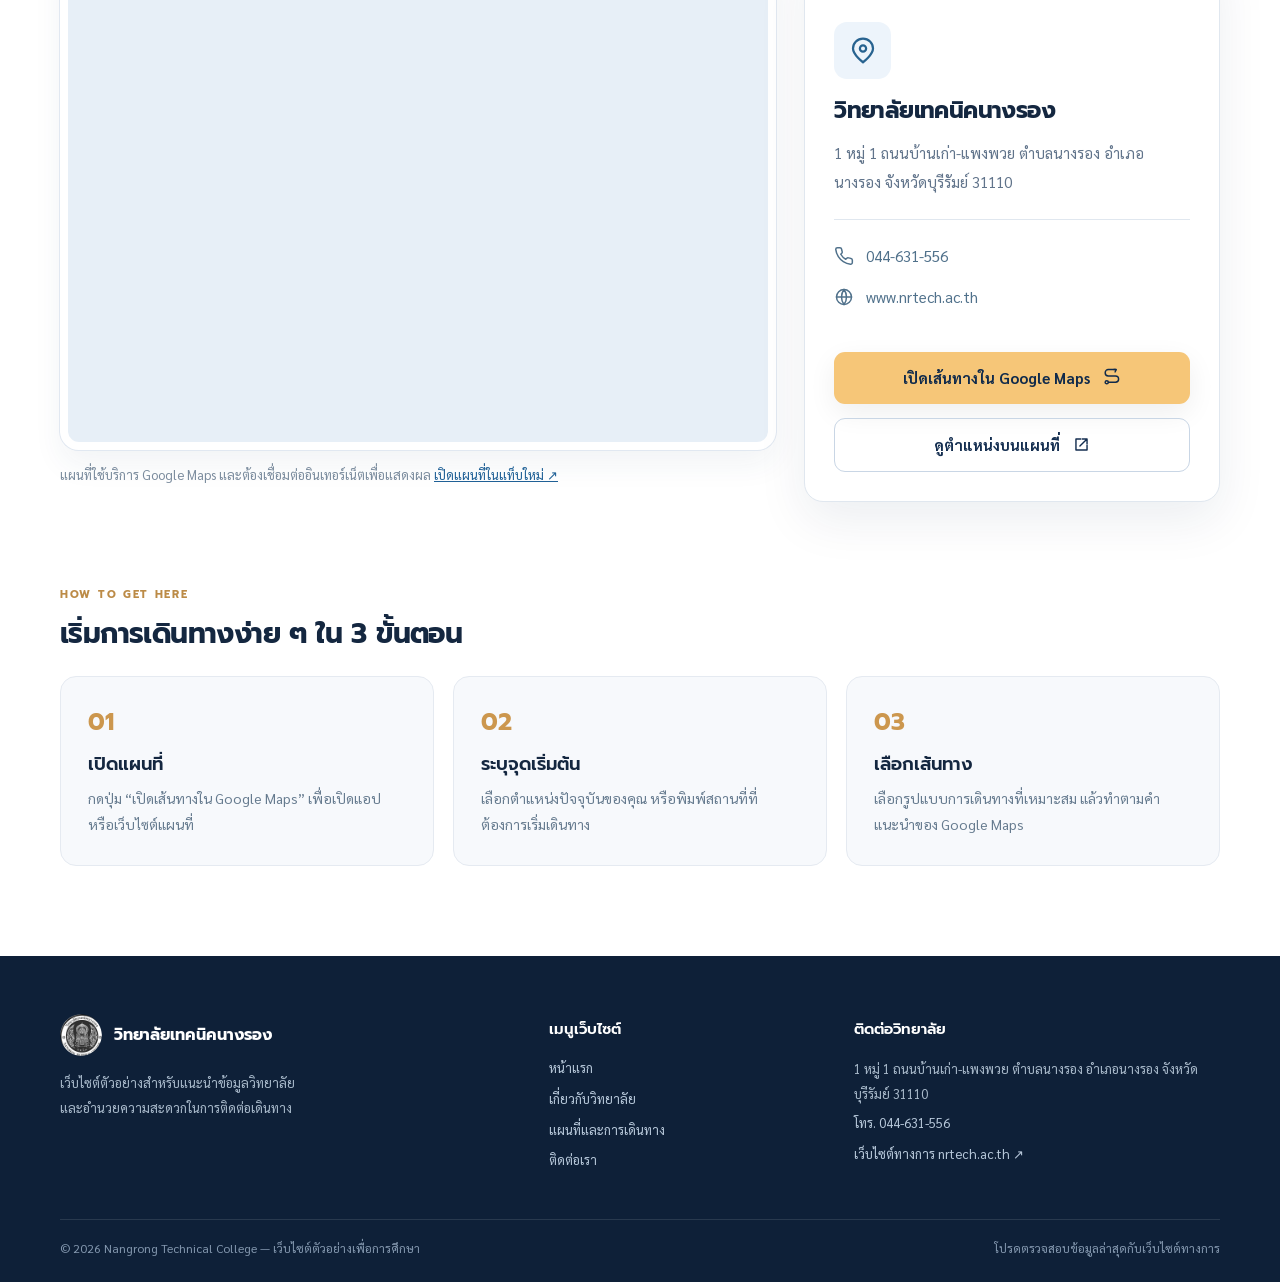
==== commit b9c300a3: "Add campus plan section to map and directions page" ====
--- a/map.html
+++ b/map.html
@@ -15,6 +15,19 @@
 <nav class="main-nav" id="main-nav" aria-label="เมนูหลัก"><a href="index.html" >หน้าแรก</a><a href="about.html" >เกี่ยวกับวิทยาลัย</a><a href="map.html" aria-current="page">แผนที่และการเดินทาง</a><a href="contact.html" >ติดต่อเรา</a></nav>
 </div></header>
 <main id="main-content"><section class="subhero"><div class="container"><div class="crumb"><a href="index.html">หน้าแรก</a><span>/</span>แผนที่และการเดินทาง</div><div class="subhero-line"><div><span class="section-kicker">FIND US ON MAPS</span><h1>แผนที่และ<span>การเดินทาง</span></h1><p>ค้นหาตำแหน่งวิทยาลัยและเปิดระบบนำทางได้อย่างสะดวก</p></div><div class="subhero-icon"><svg width="66" height="66" viewBox="0 0 24 24" fill="none" stroke="currentColor" stroke-width="1.8" stroke-linecap="round" stroke-linejoin="round" aria-hidden="true"><path d="m3 6 6-3 6 3 6-3v15l-6 3-6-3-6 3zM9 3v15M15 6v15"/></svg></div></div></div></section>
+<section class="container" aria-labelledby="campus-plan-heading" style="padding-top:40px;padding-bottom:12px">
+  <div style="margin-bottom:20px">
+    <span class="section-kicker">CAMPUS PLAN</span>
+    <h2 id="campus-plan-heading" style="font-size:clamp(1.4rem,3vw,2rem);color:#101e36;margin:8px 0">แผนผังวิทยาลัยเทคนิคนางรอง</h2>
+    <p style="color:#56647b">ดูตำแหน่งอาคาร แผนกวิชา และสิ่งอำนวยความสะดวกภายในวิทยาลัยจากแผนผังด้านล่าง</p>
+  </div>
+  <figure style="margin:0;background:white;padding:clamp(10px,2vw,22px);border:1px solid #dce3ed;border-radius:18px;box-shadow:0 12px 32px rgba(16,30,54,.08)">
+    <a href="images/campus-plan.png" target="_blank" rel="noopener" aria-label="เปิดแผนผังวิทยาลัยขนาดเต็ม">
+      <img src="images/campus-plan.png" alt="แผนผังวิทยาลัยเทคนิคนางรอง มุมสูงพร้อมป้ายบอกอาคารและทางเข้าวิทยาลัย" loading="lazy" width="679" height="452" style="display:block;width:100%;height:auto;border-radius:10px">
+    </a>
+    <figcaption style="color:#56647b;padding:14px 4px 0">แผนผังภายในวิทยาลัย • คลิกที่รูปเพื่อเปิดดูขนาดเต็ม</figcaption>
+  </figure>
+</section>
 <section class="container content-section"><div class="map-layout"><div class="map-main"><div class="map-frame"><iframe title="แผนที่ที่ตั้งวิทยาลัยเทคนิคนางรอง" src="https://www.google.com/maps?q=%E0%B8%A7%E0%B8%B4%E0%B8%97%E0%B8%A2%E0%B8%B2%E0%B8%A5%E0%B8%B1%E0%B8%A2%E0%B9%80%E0%B8%97%E0%B8%84%E0%B8%99%E0%B8%B4%E0%B8%84%E0%B8%99%E0%B8%B2%E0%B8%87%E0%B8%A3%E0%B8%AD%E0%B8%87%201%20%E0%B8%AB%E0%B8%A1%E0%B8%B9%E0%B9%88%201%20%E0%B8%96%E0%B8%99%E0%B8%99%E0%B8%9A%E0%B9%89%E0%B8%B2%E0%B8%99%E0%B9%80%E0%B8%81%E0%B9%88%E0%B8%B2-%E0%B9%81%E0%B8%9E%E0%B8%87%E0%B8%9E%E0%B8%A7%E0%B8%A2%20%E0%B8%99%E0%B8%B2%E0%B8%87%E0%B8%A3%E0%B8%AD%E0%B8%87%20%E0%B8%9A%E0%B8%B8%E0%B8%A3%E0%B8%B5%E0%B8%A3%E0%B8%B1%E0%B8%A1%E0%B8%A2%E0%B9%8C&output=embed" loading="lazy" referrerpolicy="no-referrer-when-downgrade" allowfullscreen></iframe></div><p class="map-caption">แผนที่ใช้บริการ Google Maps และต้องเชื่อมต่ออินเทอร์เน็ตเพื่อแสดงผล <a href="https://www.google.com/maps/search/?api=1&query=%E0%B8%A7%E0%B8%B4%E0%B8%97%E0%B8%A2%E0%B8%B2%E0%B8%A5%E0%B8%B1%E0%B8%A2%E0%B9%80%E0%B8%97%E0%B8%84%E0%B8%99%E0%B8%B4%E0%B8%84%E0%B8%99%E0%B8%B2%E0%B8%87%E0%B8%A3%E0%B8%AD%E0%B8%87%201%20%E0%B8%AB%E0%B8%A1%E0%B8%B9%E0%B9%88%201%20%E0%B8%96%E0%B8%99%E0%B8%99%E0%B8%9A%E0%B9%89%E0%B8%B2%E0%B8%99%E0%B9%80%E0%B8%81%E0%B9%88%E0%B8%B2-%E0%B9%81%E0%B8%9E%E0%B8%87%E0%B8%9E%E0%B8%A7%E0%B8%A2%20%E0%B8%99%E0%B8%B2%E0%B8%87%E0%B8%A3%E0%B8%AD%E0%B8%87%20%E0%B8%9A%E0%B8%B8%E0%B8%A3%E0%B8%B5%E0%B8%A3%E0%B8%B1%E0%B8%A1%E0%B8%A2%E0%B9%8C" target="_blank" rel="noopener noreferrer">เปิดแผนที่ในแท็บใหม่ ↗</a></p></div>
 <aside class="location-card"><span class="location-eyebrow">CAMPUS LOCATION</span><div class="location-title-icon"><svg width="30" height="30" viewBox="0 0 24 24" fill="none" stroke="currentColor" stroke-width="1.8" stroke-linecap="round" stroke-linejoin="round" aria-hidden="true"><path d="M20 10c0 5-8 11-8 11S4 15 4 10a8 8 0 1 1 16 0Z"/><circle cx="12" cy="10" r="2.5"/></svg></div><h2>วิทยาลัยเทคนิคนางรอง</h2><p class="location-address">1 หมู่ 1 ถนนบ้านเก่า-แพงพวย ตำบลนางรอง อำเภอนางรอง จังหวัดบุรีรัมย์ 31110</p><hr><div class="location-detail"><svg width="20" height="20" viewBox="0 0 24 24" fill="none" stroke="currentColor" stroke-width="1.8" stroke-linecap="round" stroke-linejoin="round" aria-hidden="true"><path d="M22 16.8v3a2 2 0 0 1-2.2 2 19.8 19.8 0 0 1-8.6-3.1 19.6 19.6 0 0 1-6-6 19.8 19.8 0 0 1-3.1-8.7A2 2 0 0 1 4.1 2h3a2 2 0 0 1 2 1.7c.13.97.37 1.93.7 2.84a2 2 0 0 1-.45 2.1L8.1 9.9a16 16 0 0 0 6 6l1.26-1.25a2 2 0 0 1 2.1-.44c.91.32 1.87.56 2.84.7A2 2 0 0 1 22 16.8Z"/></svg> <a href="tel:044631556">044-631-556</a></div><div class="location-detail"><svg width="20" height="20" viewBox="0 0 24 24" fill="none" stroke="currentColor" stroke-width="1.8" stroke-linecap="round" stroke-linejoin="round" aria-hidden="true"><circle cx="12" cy="12" r="9"/><path d="M3 12h18M12 3a15 15 0 0 1 0 18M12 3a15 15 0 0 0 0 18"/></svg> <a href="https://nrtech.ac.th/" target="_blank" rel="noopener noreferrer">www.nrtech.ac.th</a></div><a class="btn btn-gold btn-block" href="https://www.google.com/maps/dir/?api=1&destination=%E0%B8%A7%E0%B8%B4%E0%B8%97%E0%B8%A2%E0%B8%B2%E0%B8%A5%E0%B8%B1%E0%B8%A2%E0%B9%80%E0%B8%97%E0%B8%84%E0%B8%99%E0%B8%B4%E0%B8%84%E0%B8%99%E0%B8%B2%E0%B8%87%E0%B8%A3%E0%B8%AD%E0%B8%87%201%20%E0%B8%AB%E0%B8%A1%E0%B8%B9%E0%B9%88%201%20%E0%B8%96%E0%B8%99%E0%B8%99%E0%B8%9A%E0%B9%89%E0%B8%B2%E0%B8%99%E0%B9%80%E0%B8%81%E0%B9%88%E0%B8%B2-%E0%B9%81%E0%B8%9E%E0%B8%87%E0%B8%9E%E0%B8%A7%E0%B8%A2%20%E0%B8%99%E0%B8%B2%E0%B8%87%E0%B8%A3%E0%B8%AD%E0%B8%87%20%E0%B8%9A%E0%B8%B8%E0%B8%A3%E0%B8%B5%E0%B8%A3%E0%B8%B1%E0%B8%A1%E0%B8%A2%E0%B9%8C&travelmode=driving" target="_blank" rel="noopener noreferrer"><span>เปิดเส้นทางใน Google Maps</span><svg width="19" height="19" viewBox="0 0 24 24" fill="none" stroke="currentColor" stroke-width="1.8" stroke-linecap="round" stroke-linejoin="round" aria-hidden="true"><circle cx="6" cy="18" r="2"/><path d="M8 18h9a4 4 0 0 0 0-8h-9a4 4 0 0 1 0-8h9"/><path d="m15 2 3 0-1.5 3"/></svg></a><a class="btn btn-outline btn-block" href="https://www.google.com/maps/search/?api=1&query=%E0%B8%A7%E0%B8%B4%E0%B8%97%E0%B8%A2%E0%B8%B2%E0%B8%A5%E0%B8%B1%E0%B8%A2%E0%B9%80%E0%B8%97%E0%B8%84%E0%B8%99%E0%B8%B4%E0%B8%84%E0%B8%99%E0%B8%B2%E0%B8%87%E0%B8%A3%E0%B8%AD%E0%B8%87%201%20%E0%B8%AB%E0%B8%A1%E0%B8%B9%E0%B9%88%201%20%E0%B8%96%E0%B8%99%E0%B8%99%E0%B8%9A%E0%B9%89%E0%B8%B2%E0%B8%99%E0%B9%80%E0%B8%81%E0%B9%88%E0%B8%B2-%E0%B9%81%E0%B8%9E%E0%B8%87%E0%B8%9E%E0%B8%A7%E0%B8%A2%20%E0%B8%99%E0%B8%B2%E0%B8%87%E0%B8%A3%E0%B8%AD%E0%B8%87%20%E0%B8%9A%E0%B8%B8%E0%B8%A3%E0%B8%B5%E0%B8%A3%E0%B8%B1%E0%B8%A1%E0%B8%A2%E0%B9%8C" target="_blank" rel="noopener noreferrer"><span>ดูตำแหน่งบนแผนที่</span><svg width="19" height="19" viewBox="0 0 24 24" fill="none" stroke="currentColor" stroke-width="1.8" stroke-linecap="round" stroke-linejoin="round" aria-hidden="true"><path d="M13 5h6v6M19 5l-9 9M19 13v6H5V5h6"/></svg></a></aside></div>
 <div class="steps-header"><div><span class="section-kicker">HOW TO GET HERE</span><h2>เริ่มการเดินทางง่าย ๆ ใน 3 ขั้นตอน</h2></div></div><div class="steps-grid"><div class="step-card"><span>01</span><h3>เปิดแผนที่</h3><p>กดปุ่ม “เปิดเส้นทางใน Google Maps” เพื่อเปิดแอปหรือเว็บไซต์แผนที่</p></div><div class="step-card"><span>02</span><h3>ระบุจุดเริ่มต้น</h3><p>เลือกตำแหน่งปัจจุบันของคุณ หรือพิมพ์สถานที่ที่ต้องการเริ่มเดินทาง</p></div><div class="step-card"><span>03</span><h3>เลือกเส้นทาง</h3><p>เลือกรูปแบบการเดินทางที่เหมาะสม แล้วทำตามคำแนะนำของ Google Maps</p></div></div></section></main><footer class="site-footer"><div class="container footer-grid">
